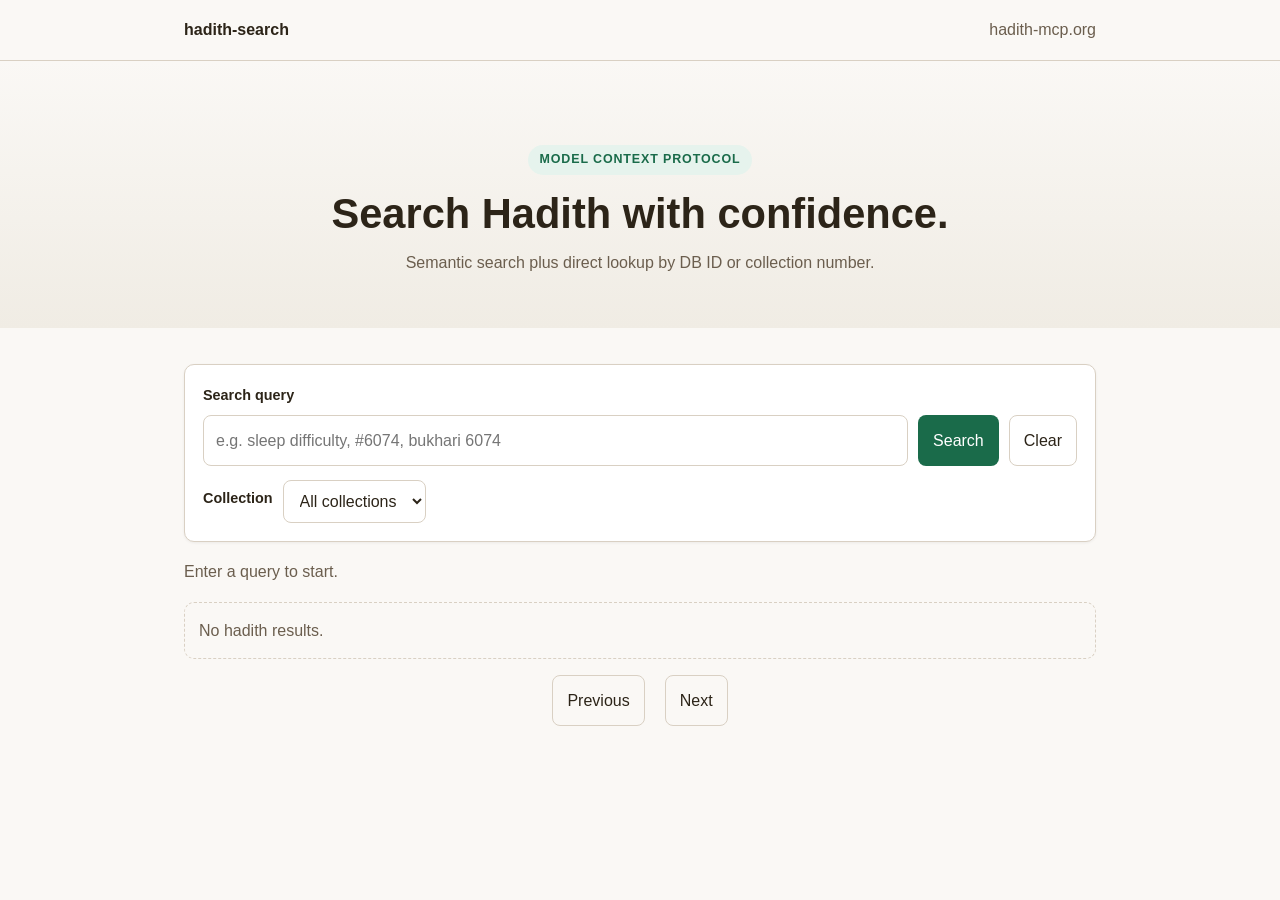
==== search/index.html @ f958f2f5 "feat(api): REST endpoints for the search frontend Expose the existing hadith store and embedding ind" ====
<!DOCTYPE html>
<html lang="en">
<head>
  <meta charset="UTF-8" />
  <meta name="viewport" content="width=device-width, initial-scale=1.0" />
  <title>Hadith Search</title>
  <meta name="description" content="Search hadith by meaning or direct IDs." />
  <link rel="icon" href="./favicon.ico" sizes="any">
  <link rel="icon" href="/logo.png" type="image/png">
  <link rel="apple-touch-icon" href="/logo.png">
  <link rel="stylesheet" href="style.css" />
</head>
<body>
  <nav class="top-nav" id="topNav">
    <div class="nav-inner">
      <a href="/" class="nav-brand">hadith-search</a>
      <a href="https://hadith-mcp.org" target="_blank" rel="noopener" class="nav-link">hadith-mcp.org</a>
    </div>
  </nav>

  <header class="hero">
    <div class="hero-inner">
      <p class="hero-badge">Model Context Protocol</p>
      <h1>Search Hadith with confidence.</h1>
      <p class="hero-sub">
        Semantic search plus direct lookup by DB ID or collection number.
      </p>
    </div>
  </header>

  <main class="section">
    <div class="container">
      <section class="search-panel">
        <label for="searchInput">Search query</label>
        <div class="search-row">
          <input id="searchInput" type="search" placeholder="e.g. sleep difficulty, #6074, bukhari 6074" />
          <button id="searchBtn" class="btn btn-primary" type="button">Search</button>
          <button id="clearBtn" class="btn btn-outline" type="button">Clear</button>
        </div>
        <div class="filters-row">
          <label for="collectionSelect">Collection</label>
          <select id="collectionSelect">
            <option value="">All collections</option>
          </select>
        </div>
      </section>

      <section class="status-row">
        <p id="statsText" class="section-desc">Enter a query to start.</p>
      </section>

      <section id="resultsList" class="result-list" aria-live="polite"></section>

      <nav id="pagination" class="pagination" hidden>
        <button id="prevPageBtn" class="btn btn-outline" type="button">Previous</button>
        <span id="pageText"></span>
        <button id="nextPageBtn" class="btn btn-outline" type="button">Next</button>
      </nav>
    </div>
  </main>

  <template id="resultTemplate">
    <article class="result-card">
      <div class="result-meta">
        <span class="chip collection"></span>
        <span class="chip number"></span>
        <span class="chip dbid"></span>
        <span class="chip provenance"></span>
      </div>
      <h3 class="result-title"></h3>
      <p class="result-excerpt"></p>
      <button class="btn btn-outline toggle-btn" type="button">Show full text</button>
      <div class="result-full" hidden></div>
      <div class="result-actions">
        <button class="btn btn-outline copy-link-btn" type="button">Copy Link</button>
        <button class="btn btn-outline copy-text-btn" type="button">Copy Text</button>
      </div>
    </article>
  </template>

  <script src="script.js"></script>
</body>
</html>
---- search/style.css ----
:root {
  --clr-bg: #faf8f5;
  --clr-bg-alt: #f0ece4;
  --clr-surface: #ffffff;
  --clr-text: #2c2418;
  --clr-text-muted: #6b5e4e;
  --clr-accent: #1a6b4a;
  --clr-accent-light: #e6f3ed;
  --clr-accent-dark: #0f4a32;
  --clr-border: #d9d0c3;
  --font-sans: "Inter", -apple-system, BlinkMacSystemFont, "Segoe UI", sans-serif;
  --max-w: 960px;
  --radius: 10px;
  --shadow-sm: 0 1px 3px rgba(0, 0, 0, 0.06);
}

* { box-sizing: border-box; }

body {
  margin: 0;
  font-family: var(--font-sans);
  color: var(--clr-text);
  background: var(--clr-bg);
  line-height: 1.7;
}

.top-nav {
  position: sticky;
  top: 0;
  z-index: 20;
  background: rgba(250, 248, 245, 0.94);
  border-bottom: 1px solid var(--clr-border);
  backdrop-filter: blur(8px);
}

.nav-inner {
  max-width: var(--max-w);
  margin: 0 auto;
  padding: 0 24px;
  height: 60px;
  display: flex;
  justify-content: space-between;
  align-items: center;
}

.nav-brand {
  color: var(--clr-text);
  text-decoration: none;
  font-weight: 700;
}

.nav-link {
  color: var(--clr-text-muted);
  text-decoration: none;
}

.hero {
  background: linear-gradient(180deg, var(--clr-bg) 0%, var(--clr-bg-alt) 100%);
  padding: 72px 24px 52px;
  text-align: center;
}

.hero-inner { max-width: 760px; margin: 0 auto; }

.hero-badge {
  display: inline-block;
  margin-bottom: 14px;
  padding: 4px 12px;
  font-size: 0.78rem;
  font-weight: 600;
  letter-spacing: 0.07em;
  text-transform: uppercase;
  color: var(--clr-accent);
  background: var(--clr-accent-light);
  border-radius: 999px;
}

.hero h1 {
  margin: 0 0 10px;
  font-size: clamp(1.9rem, 4vw, 2.6rem);
  line-height: 1.2;
}

.hero-sub {
  margin: 0 auto;
  color: var(--clr-text-muted);
  max-width: 620px;
}

.section { padding: 36px 0 64px; }

.container {
  max-width: var(--max-w);
  margin: 0 auto;
  padding: 0 24px;
}

.search-panel {
  background: var(--clr-surface);
  border: 1px solid var(--clr-border);
  border-radius: var(--radius);
  padding: 18px;
  box-shadow: var(--shadow-sm);
}

.search-panel label {
  display: block;
  margin-bottom: 8px;
  font-size: 0.9rem;
  font-weight: 600;
}

.search-row {
  display: grid;
  grid-template-columns: 1fr auto auto;
  gap: 10px;
}

input, select, button {
  font: inherit;
}

input, select {
  border: 1px solid var(--clr-border);
  border-radius: 8px;
  padding: 11px 12px;
  background: var(--clr-surface);
  color: var(--clr-text);
}

.filters-row {
  margin-top: 14px;
  display: flex;
  gap: 10px;
  align-items: center;
}

.btn {
  border-radius: 8px;
  border: 1px solid transparent;
  padding: 11px 14px;
  cursor: pointer;
}

.btn-primary {
  background: var(--clr-accent);
  color: #fff;
}

.btn-primary:hover { background: var(--clr-accent-dark); }

.btn-outline {
  background: transparent;
  border-color: var(--clr-border);
  color: var(--clr-text);
}

.btn-outline:hover { border-color: var(--clr-accent); color: var(--clr-accent); }

.status-row { margin: 16px 0; }
.section-desc { color: var(--clr-text-muted); margin: 0; }

.result-list { display: grid; gap: 14px; }

.result-card {
  background: var(--clr-surface);
  border: 1px solid var(--clr-border);
  border-radius: var(--radius);
  padding: 16px;
}

.result-meta {
  display: flex;
  flex-wrap: wrap;
  gap: 8px;
}

.chip {
  background: var(--clr-bg-alt);
  color: var(--clr-text-muted);
  border-radius: 999px;
  padding: 2px 10px;
  font-size: 0.8rem;
}

.result-title {
  margin: 10px 0 8px;
  font-size: 1.08rem;
}

.result-excerpt { margin: 0 0 10px; }

.result-full {
  border-top: 1px dashed var(--clr-border);
  margin-top: 10px;
  padding-top: 10px;
}

.arabic {
  direction: rtl;
  text-align: right;
  margin-top: 8px;
}

.result-actions {
  display: flex;
  gap: 8px;
  margin-top: 12px;
}

.pagination {
  margin-top: 16px;
  display: flex;
  align-items: center;
  justify-content: center;
  gap: 10px;
}

.empty {
  border: 1px dashed var(--clr-border);
  border-radius: var(--radius);
  padding: 14px;
  color: var(--clr-text-muted);
}

@media (max-width: 760px) {
  .search-row { grid-template-columns: 1fr; }
  .result-actions { flex-direction: column; }
}
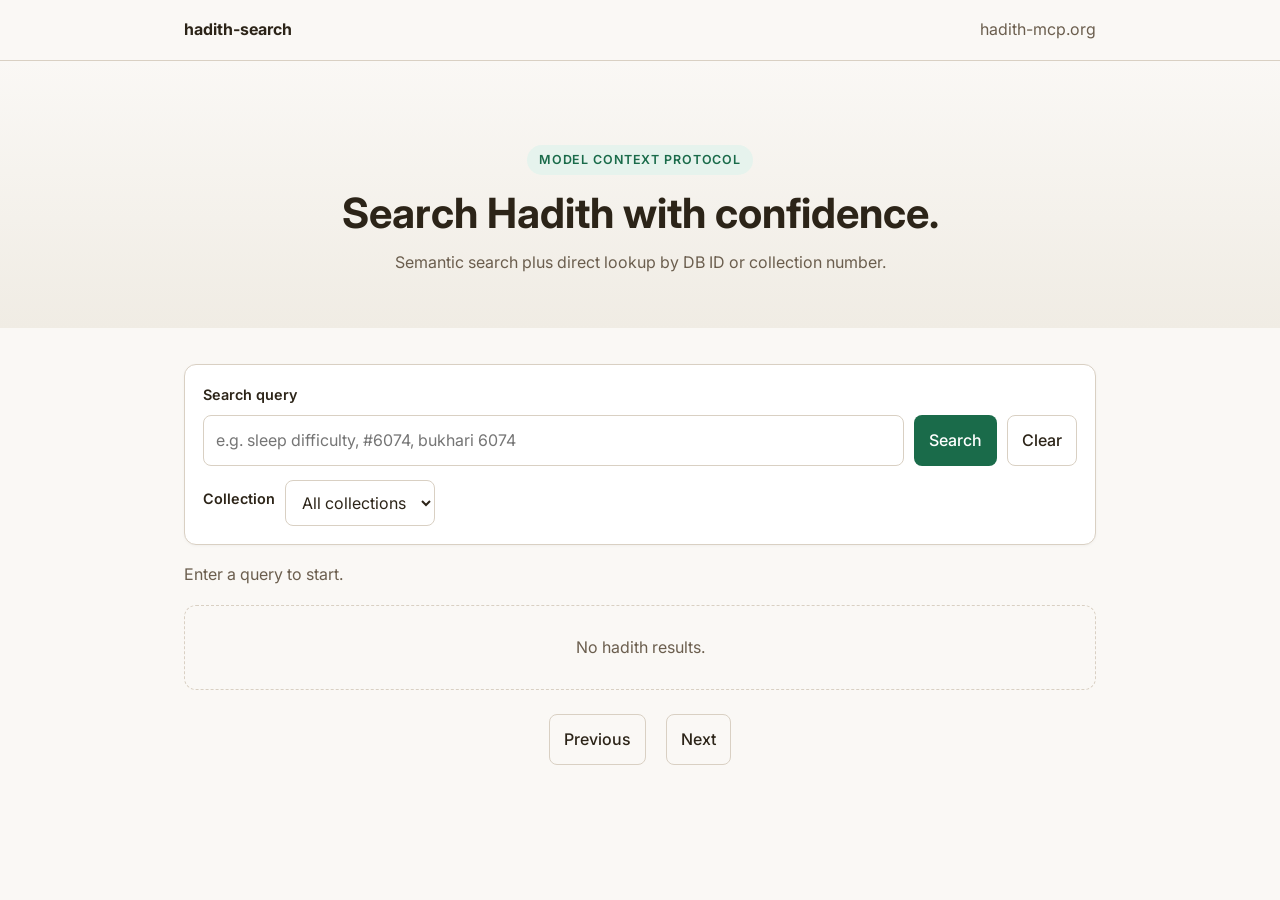
==== commit 33c57f3b: "feat(mcp): add show_hadith interactive reader app + redesign search cards Adds a new show_hadith MCP" ====
--- a/search/index.html
+++ b/search/index.html
@@ -8,6 +8,9 @@
   <link rel="icon" href="./favicon.ico" sizes="any">
   <link rel="icon" href="/logo.png" type="image/png">
   <link rel="apple-touch-icon" href="/logo.png">
+  <link rel="preconnect" href="https://fonts.googleapis.com">
+  <link rel="preconnect" href="https://fonts.gstatic.com" crossorigin>
+  <link href="https://fonts.googleapis.com/css2?family=Inter:wght@400;500;600;700&family=Amiri:ital,wght@0,400;0,700;1,400&family=Noto+Naskh+Arabic:wght@400;700&display=swap" rel="stylesheet">
   <link rel="stylesheet" href="style.css" />
 </head>
 <body>
@@ -60,25 +63,55 @@
   </main>
 
   <template id="resultTemplate">
-    <article class="result-card">
-      <div class="result-meta">
-        <span class="chip collection"></span>
-        <span class="chip number"></span>
-        <span class="chip dbid"></span>
-        <span class="chip provenance"></span>
+    <article class="result-card" tabindex="0">
+      <header class="result-head">
+        <div class="result-meta">
+          <span class="chip chip-coll"></span>
+          <span class="chip chip-num"></span>
+          <span class="chip chip-chapter" hidden></span>
+          <span class="chip chip-sim" hidden></span>
+        </div>
+        <div class="result-actions" role="group" aria-label="Hadith actions">
+          <button class="icon-btn copy-link-btn" type="button" title="Copy share link" aria-label="Copy share link">
+            <svg viewBox="0 0 24 24" width="16" height="16" fill="none" stroke="currentColor" stroke-width="2" stroke-linecap="round" stroke-linejoin="round" aria-hidden="true">
+              <path d="M10 13a5 5 0 0 0 7.07 0l3-3a5 5 0 0 0-7.07-7.07l-1.5 1.5"/>
+              <path d="M14 11a5 5 0 0 0-7.07 0l-3 3a5 5 0 0 0 7.07 7.07l1.5-1.5"/>
+            </svg>
+          </button>
+          <button class="icon-btn copy-text-btn" type="button" title="Copy hadith text" aria-label="Copy hadith text">
+            <svg viewBox="0 0 24 24" width="16" height="16" fill="none" stroke="currentColor" stroke-width="2" stroke-linecap="round" stroke-linejoin="round" aria-hidden="true">
+              <rect x="9" y="9" width="13" height="13" rx="2"/>
+              <path d="M5 15H4a2 2 0 0 1-2-2V4a2 2 0 0 1 2-2h9a2 2 0 0 1 2 2v1"/>
+            </svg>
+          </button>
+          <a class="icon-btn open-link" target="_blank" rel="noopener" title="Open in new tab" aria-label="Open in new tab">
+            <svg viewBox="0 0 24 24" width="16" height="16" fill="none" stroke="currentColor" stroke-width="2" stroke-linecap="round" stroke-linejoin="round" aria-hidden="true">
+              <path d="M18 13v6a2 2 0 0 1-2 2H5a2 2 0 0 1-2-2V8a2 2 0 0 1 2-2h6"/>
+              <polyline points="15 3 21 3 21 9"/>
+              <line x1="10" y1="14" x2="21" y2="3"/>
+            </svg>
+          </a>
+        </div>
+      </header>
+
+      <p class="result-narrator" hidden></p>
+
+      <div class="result-body">
+        <div class="english-text"></div>
+        <button class="expand-btn" type="button" hidden>Show more</button>
       </div>
-      <h3 class="result-title"></h3>
-      <p class="result-excerpt"></p>
-      <button class="btn btn-outline toggle-btn" type="button">Show full text</button>
-      <div class="result-full" hidden></div>
-      <div class="result-actions">
-        <button class="btn btn-outline copy-link-btn" type="button">Copy Link</button>
-        <button class="btn btn-outline copy-text-btn" type="button">Copy Text</button>
+
+      <div class="arabic-block" hidden>
+        <p class="arabic-text" dir="rtl" lang="ar"></p>
       </div>
+
+      <footer class="result-footer">
+        <span class="chip chip-dbid"></span>
+        <span class="chip chip-prov" hidden></span>
+      </footer>
     </article>
   </template>
 
   <script src="script.js"></script>
 </body>
 </html>
-
--- a/search/style.css
+++ b/search/style.css
@@ -2,16 +2,49 @@
   --clr-bg: #faf8f5;
   --clr-bg-alt: #f0ece4;
   --clr-surface: #ffffff;
+  --clr-surface-hover: #fbf9f4;
   --clr-text: #2c2418;
   --clr-text-muted: #6b5e4e;
+  --clr-text-faint: #9a8f7e;
   --clr-accent: #1a6b4a;
   --clr-accent-light: #e6f3ed;
   --clr-accent-dark: #0f4a32;
   --clr-border: #d9d0c3;
+  --clr-border-strong: #c2b7a5;
+  --clr-prov: #7c5a22;
+  --clr-prov-bg: #f3e8d0;
+  --clr-sim: #1d5f8a;
+  --clr-sim-bg: #e4eff7;
   --font-sans: "Inter", -apple-system, BlinkMacSystemFont, "Segoe UI", sans-serif;
+  --font-arabic: "Amiri", "Noto Naskh Arabic", "Scheherazade New", "Traditional Arabic", Georgia, serif;
   --max-w: 960px;
-  --radius: 10px;
-  --shadow-sm: 0 1px 3px rgba(0, 0, 0, 0.06);
+  --radius: 12px;
+  --radius-sm: 8px;
+  --shadow-sm: 0 1px 3px rgba(0, 0, 0, 0.04);
+  --shadow-md: 0 4px 16px rgba(44, 36, 24, 0.08);
+}
+
+@media (prefers-color-scheme: dark) {
+  :root {
+    --clr-bg: #14110d;
+    --clr-bg-alt: #1d1915;
+    --clr-surface: #1f1c17;
+    --clr-surface-hover: #262218;
+    --clr-text: #ebe4d4;
+    --clr-text-muted: #a89c87;
+    --clr-text-faint: #807362;
+    --clr-accent: #4fb68b;
+    --clr-accent-light: #14301f;
+    --clr-accent-dark: #6fd0a5;
+    --clr-border: #332d24;
+    --clr-border-strong: #4a4234;
+    --clr-prov: #e8c888;
+    --clr-prov-bg: #3a2e17;
+    --clr-sim: #85c4ef;
+    --clr-sim-bg: #173047;
+    --shadow-sm: 0 1px 3px rgba(0, 0, 0, 0.4);
+    --shadow-md: 0 6px 24px rgba(0, 0, 0, 0.5);
+  }
 }
 
 * { box-sizing: border-box; }
@@ -22,13 +55,15 @@
   color: var(--clr-text);
   background: var(--clr-bg);
   line-height: 1.7;
+  -webkit-font-smoothing: antialiased;
+  -moz-osx-font-smoothing: grayscale;
 }
 
 .top-nav {
   position: sticky;
   top: 0;
   z-index: 20;
-  background: rgba(250, 248, 245, 0.94);
+  background: color-mix(in srgb, var(--clr-bg) 94%, transparent);
   border-bottom: 1px solid var(--clr-border);
   backdrop-filter: blur(8px);
 }
@@ -122,12 +157,18 @@
 
 input, select {
   border: 1px solid var(--clr-border);
-  border-radius: 8px;
+  border-radius: var(--radius-sm);
   padding: 11px 12px;
   background: var(--clr-surface);
   color: var(--clr-text);
 }
 
+input:focus, select:focus {
+  outline: none;
+  border-color: var(--clr-accent);
+  box-shadow: 0 0 0 3px color-mix(in srgb, var(--clr-accent) 20%, transparent);
+}
+
 .filters-row {
   margin-top: 14px;
   display: flex;
@@ -136,10 +177,12 @@
 }
 
 .btn {
-  border-radius: 8px;
+  border-radius: var(--radius-sm);
   border: 1px solid transparent;
   padding: 11px 14px;
   cursor: pointer;
+  font-weight: 500;
+  transition: background 0.15s ease, border-color 0.15s ease, color 0.15s ease;
 }
 
 .btn-primary {
@@ -160,71 +203,299 @@
 .status-row { margin: 16px 0; }
 .section-desc { color: var(--clr-text-muted); margin: 0; }
 
-.result-list { display: grid; gap: 14px; }
+/* ─── Result list + card ───────────────────────────────── */
+
+.result-list { display: grid; gap: 16px; }
 
 .result-card {
+  position: relative;
   background: var(--clr-surface);
   border: 1px solid var(--clr-border);
   border-radius: var(--radius);
-  padding: 16px;
+  padding: 18px 20px;
+  box-shadow: var(--shadow-sm);
+  transition: box-shadow 0.18s ease, border-color 0.18s ease, transform 0.18s ease;
+}
+
+.result-card:hover {
+  border-color: var(--clr-border-strong);
+  box-shadow: var(--shadow-md);
+}
+
+.result-card:focus-visible {
+  outline: none;
+  border-color: var(--clr-accent);
+  box-shadow: 0 0 0 3px color-mix(in srgb, var(--clr-accent) 25%, transparent);
+}
+
+/* ─── Head: meta strip + icon actions ─────────────────── */
+
+.result-head {
+  display: flex;
+  align-items: flex-start;
+  justify-content: space-between;
+  gap: 12px;
+  margin-bottom: 10px;
 }
 
 .result-meta {
   display: flex;
   flex-wrap: wrap;
-  gap: 8px;
+  align-items: center;
+  gap: 6px;
+  flex: 1;
+  min-width: 0;
 }
 
 .chip {
+  display: inline-flex;
+  align-items: center;
+  gap: 4px;
   background: var(--clr-bg-alt);
   color: var(--clr-text-muted);
   border-radius: 999px;
-  padding: 2px 10px;
-  font-size: 0.8rem;
-}
-
-.result-title {
-  margin: 10px 0 8px;
-  font-size: 1.08rem;
-}
-
-.result-excerpt { margin: 0 0 10px; }
-
-.result-full {
-  border-top: 1px dashed var(--clr-border);
-  margin-top: 10px;
-  padding-top: 10px;
-}
-
-.arabic {
+  padding: 3px 10px;
+  font-size: 0.78rem;
+  font-weight: 500;
+  line-height: 1.4;
+  white-space: nowrap;
+}
+
+.chip-coll {
+  background: var(--clr-accent-light);
+  color: var(--clr-accent);
+  font-weight: 600;
+}
+
+.chip-num {
+  background: transparent;
+  color: var(--clr-text);
+  padding-left: 4px;
+  padding-right: 4px;
+  font-weight: 600;
+}
+
+.chip-chapter {
+  background: transparent;
+  color: var(--clr-text-faint);
+  font-style: italic;
+  font-weight: 400;
+  max-width: 280px;
+  overflow: hidden;
+  text-overflow: ellipsis;
+}
+
+.chip-chapter::before {
+  content: "·";
+  margin-right: 6px;
+  color: var(--clr-text-faint);
+  font-style: normal;
+}
+
+.chip-sim {
+  background: var(--clr-sim-bg);
+  color: var(--clr-sim);
+  font-variant-numeric: tabular-nums;
+  font-weight: 600;
+  margin-left: auto;
+}
+
+.chip-dbid {
+  background: var(--clr-bg-alt);
+  color: var(--clr-text-faint);
+  font-variant-numeric: tabular-nums;
+  font-size: 0.72rem;
+}
+
+.chip-prov {
+  background: var(--clr-prov-bg);
+  color: var(--clr-prov);
+  font-weight: 500;
+  text-transform: lowercase;
+}
+
+.result-actions {
+  display: flex;
+  gap: 2px;
+  flex-shrink: 0;
+}
+
+.icon-btn {
+  display: inline-flex;
+  align-items: center;
+  justify-content: center;
+  width: 32px;
+  height: 32px;
+  border: none;
+  border-radius: var(--radius-sm);
+  background: transparent;
+  color: var(--clr-text-muted);
+  cursor: pointer;
+  transition: background 0.15s ease, color 0.15s ease;
+  text-decoration: none;
+}
+
+.icon-btn:hover {
+  background: var(--clr-bg-alt);
+  color: var(--clr-accent);
+}
+
+.icon-btn:focus-visible {
+  outline: none;
+  background: var(--clr-bg-alt);
+  color: var(--clr-accent);
+  box-shadow: 0 0 0 2px color-mix(in srgb, var(--clr-accent) 35%, transparent);
+}
+
+.icon-btn.is-copied {
+  color: var(--clr-accent);
+  background: var(--clr-accent-light);
+}
+
+/* ─── Narrator line ───────────────────────────────────── */
+
+.result-narrator {
+  margin: 0 0 8px;
+  color: var(--clr-accent);
+  font-style: italic;
+  font-size: 0.92rem;
+  font-weight: 500;
+}
+
+/* ─── English body (smart clamp) ──────────────────────── */
+
+.result-body {
+  position: relative;
+  margin: 0;
+}
+
+.english-text {
+  color: var(--clr-text);
+  font-size: 1rem;
+  line-height: 1.7;
+  white-space: pre-wrap;
+  word-wrap: break-word;
+}
+
+.english-text.is-clamped {
+  display: -webkit-box;
+  -webkit-line-clamp: 8;
+  -webkit-box-orient: vertical;
+  overflow: hidden;
+  mask-image: linear-gradient(180deg, #000 70%, transparent);
+  -webkit-mask-image: linear-gradient(180deg, #000 70%, transparent);
+}
+
+.expand-btn {
+  display: inline-block;
+  margin-top: 8px;
+  padding: 4px 0;
+  border: none;
+  background: transparent;
+  color: var(--clr-accent);
+  font-weight: 600;
+  font-size: 0.88rem;
+  cursor: pointer;
+}
+
+.expand-btn:hover { color: var(--clr-accent-dark); }
+
+/* ─── Arabic block ────────────────────────────────────── */
+
+.arabic-block {
+  margin-top: 16px;
+  padding: 14px 16px;
+  background: var(--clr-bg-alt);
+  border-radius: var(--radius-sm);
+  border-right: 3px solid var(--clr-accent);
+}
+
+.arabic-text {
+  margin: 0;
+  font-family: var(--font-arabic);
+  font-size: 1.4rem;
+  line-height: 2;
+  text-align: right;
   direction: rtl;
-  text-align: right;
-  margin-top: 8px;
-}
-
-.result-actions {
-  display: flex;
-  gap: 8px;
-  margin-top: 12px;
-}
+  color: var(--clr-text);
+  letter-spacing: 0.005em;
+}
+
+/* ─── Footer ──────────────────────────────────────────── */
+
+.result-footer {
+  margin-top: 14px;
+  padding-top: 12px;
+  border-top: 1px solid var(--clr-border);
+  display: flex;
+  flex-wrap: wrap;
+  align-items: center;
+  gap: 6px;
+}
+
+/* ─── Single-result detail mode ───────────────────────── */
+
+.result-card.is-detail {
+  padding: 24px 28px;
+}
+
+.result-card.is-detail .english-text {
+  font-size: 1.05rem;
+}
+
+.result-card.is-detail .arabic-text {
+  font-size: 1.55rem;
+}
+
+/* ─── Pagination + empty ──────────────────────────────── */
 
 .pagination {
-  margin-top: 16px;
+  margin-top: 24px;
   display: flex;
   align-items: center;
   justify-content: center;
   gap: 10px;
+  color: var(--clr-text-muted);
 }
 
 .empty {
   border: 1px dashed var(--clr-border);
   border-radius: var(--radius);
-  padding: 14px;
+  padding: 28px 18px;
   color: var(--clr-text-muted);
+  text-align: center;
+}
+
+/* ─── Toast ───────────────────────────────────────────── */
+
+.toast {
+  position: fixed;
+  bottom: 24px;
+  left: 50%;
+  transform: translateX(-50%) translateY(10px);
+  background: var(--clr-text);
+  color: var(--clr-bg);
+  padding: 10px 18px;
+  border-radius: 999px;
+  font-size: 0.88rem;
+  font-weight: 500;
+  box-shadow: var(--shadow-md);
+  opacity: 0;
+  pointer-events: none;
+  transition: opacity 0.2s ease, transform 0.2s ease;
+  z-index: 100;
+}
+
+.toast.is-visible {
+  opacity: 1;
+  transform: translateX(-50%) translateY(0);
 }
 
 @media (max-width: 760px) {
   .search-row { grid-template-columns: 1fr; }
-  .result-actions { flex-direction: column; }
-}
-
+  .result-card { padding: 16px; }
+  .result-head { flex-direction: column; gap: 8px; }
+  .result-actions { align-self: flex-end; }
+  .arabic-text { font-size: 1.25rem; line-height: 1.9; }
+  .chip-chapter { max-width: 180px; }
+}
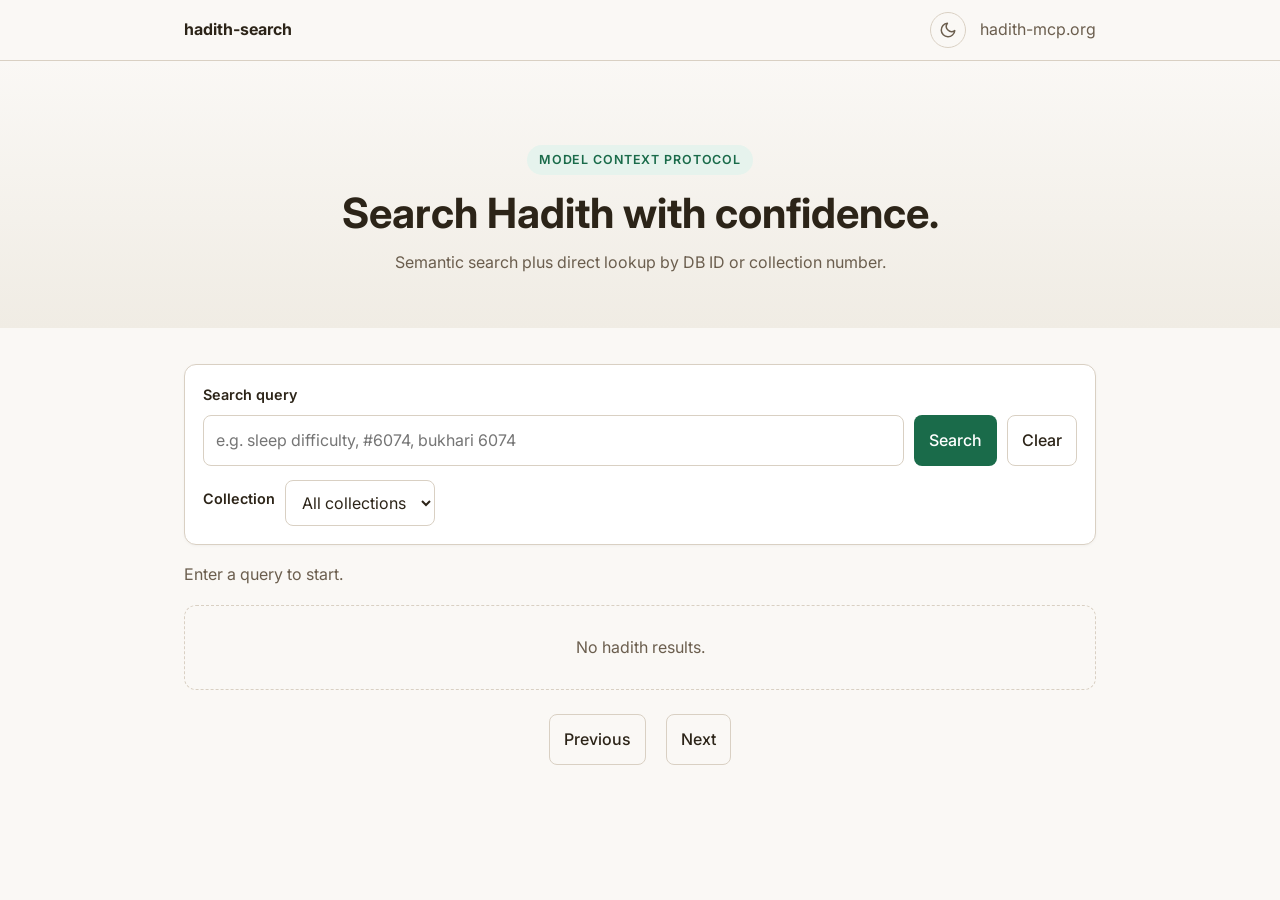
==== commit c1ac06db: "fix(search+app): iframe-based show_hadith, theme toggle, card polish Rewrites the show_hadith MCP ap" ====
--- a/search/index.html
+++ b/search/index.html
@@ -17,7 +17,24 @@
   <nav class="top-nav" id="topNav">
     <div class="nav-inner">
       <a href="/" class="nav-brand">hadith-search</a>
-      <a href="https://hadith-mcp.org" target="_blank" rel="noopener" class="nav-link">hadith-mcp.org</a>
+      <div class="nav-actions">
+        <button
+          id="themeToggle"
+          class="theme-toggle"
+          type="button"
+          aria-label="Toggle color theme"
+          title="Toggle color theme"
+        >
+          <svg class="icon-sun" viewBox="0 0 24 24" width="18" height="18" fill="none" stroke="currentColor" stroke-width="2" stroke-linecap="round" stroke-linejoin="round" aria-hidden="true">
+            <circle cx="12" cy="12" r="4"/>
+            <path d="M12 2v2M12 20v2M4.93 4.93l1.41 1.41M17.66 17.66l1.41 1.41M2 12h2M20 12h2M4.93 19.07l1.41-1.41M17.66 6.34l1.41-1.41"/>
+          </svg>
+          <svg class="icon-moon" viewBox="0 0 24 24" width="18" height="18" fill="none" stroke="currentColor" stroke-width="2" stroke-linecap="round" stroke-linejoin="round" aria-hidden="true">
+            <path d="M21 12.79A9 9 0 1 1 11.21 3 7 7 0 0 0 21 12.79z"/>
+          </svg>
+        </button>
+        <a href="https://hadith-mcp.org" target="_blank" rel="noopener" class="nav-link">hadith-mcp.org</a>
+      </div>
     </div>
   </nav>
 
@@ -69,6 +86,8 @@
           <span class="chip chip-coll"></span>
           <span class="chip chip-num"></span>
           <span class="chip chip-chapter" hidden></span>
+          <span class="chip chip-dbid" hidden></span>
+          <span class="chip chip-prov" hidden></span>
           <span class="chip chip-sim" hidden></span>
         </div>
         <div class="result-actions" role="group" aria-label="Hadith actions">
@@ -104,11 +123,6 @@
       <div class="arabic-block" hidden>
         <p class="arabic-text" dir="rtl" lang="ar"></p>
       </div>
-
-      <footer class="result-footer">
-        <span class="chip chip-dbid"></span>
-        <span class="chip chip-prov" hidden></span>
-      </footer>
     </article>
   </template>
 
--- a/search/style.css
+++ b/search/style.css
@@ -24,27 +24,49 @@
   --shadow-md: 0 4px 16px rgba(44, 36, 24, 0.08);
 }
 
+/* Dark palette shared between @media (auto) and [data-theme="dark"] (manual). */
 @media (prefers-color-scheme: dark) {
-  :root {
+  :root:not([data-theme="light"]) {
     --clr-bg: #14110d;
-    --clr-bg-alt: #1d1915;
+    --clr-bg-alt: #241f17;
     --clr-surface: #1f1c17;
-    --clr-surface-hover: #262218;
-    --clr-text: #ebe4d4;
-    --clr-text-muted: #a89c87;
-    --clr-text-faint: #807362;
-    --clr-accent: #4fb68b;
-    --clr-accent-light: #14301f;
-    --clr-accent-dark: #6fd0a5;
-    --clr-border: #332d24;
-    --clr-border-strong: #4a4234;
-    --clr-prov: #e8c888;
+    --clr-surface-hover: #2a2519;
+    --clr-text: #f2ecdb;
+    --clr-text-muted: #c7b99f;
+    --clr-text-faint: #8c7f6a;
+    --clr-accent: #5fc89a;
+    --clr-accent-light: #1a3a27;
+    --clr-accent-dark: #82e0b6;
+    --clr-border: #3a3228;
+    --clr-border-strong: #554a3a;
+    --clr-prov: #f0d294;
     --clr-prov-bg: #3a2e17;
-    --clr-sim: #85c4ef;
-    --clr-sim-bg: #173047;
+    --clr-sim: #9bd2fa;
+    --clr-sim-bg: #1c3a55;
     --shadow-sm: 0 1px 3px rgba(0, 0, 0, 0.4);
     --shadow-md: 0 6px 24px rgba(0, 0, 0, 0.5);
   }
+}
+
+:root[data-theme="dark"] {
+  --clr-bg: #14110d;
+  --clr-bg-alt: #241f17;
+  --clr-surface: #1f1c17;
+  --clr-surface-hover: #2a2519;
+  --clr-text: #f2ecdb;
+  --clr-text-muted: #c7b99f;
+  --clr-text-faint: #8c7f6a;
+  --clr-accent: #5fc89a;
+  --clr-accent-light: #1a3a27;
+  --clr-accent-dark: #82e0b6;
+  --clr-border: #3a3228;
+  --clr-border-strong: #554a3a;
+  --clr-prov: #f0d294;
+  --clr-prov-bg: #3a2e17;
+  --clr-sim: #9bd2fa;
+  --clr-sim-bg: #1c3a55;
+  --shadow-sm: 0 1px 3px rgba(0, 0, 0, 0.4);
+  --shadow-md: 0 6px 24px rgba(0, 0, 0, 0.5);
 }
 
 * { box-sizing: border-box; }
@@ -78,6 +100,12 @@
   align-items: center;
 }
 
+.nav-actions {
+  display: flex;
+  align-items: center;
+  gap: 14px;
+}
+
 .nav-brand {
   color: var(--clr-text);
   text-decoration: none;
@@ -88,6 +116,54 @@
   color: var(--clr-text-muted);
   text-decoration: none;
 }
+
+.nav-link:hover {
+  color: var(--clr-accent);
+}
+
+/* ─── Theme toggle (sun/moon) ─────────────────────────── */
+
+.theme-toggle {
+  width: 36px;
+  height: 36px;
+  padding: 0;
+  display: inline-flex;
+  align-items: center;
+  justify-content: center;
+  background: transparent;
+  border: 1px solid var(--clr-border);
+  border-radius: 999px;
+  color: var(--clr-text-muted);
+  cursor: pointer;
+  transition: background 0.15s ease, border-color 0.15s ease, color 0.15s ease;
+}
+
+.theme-toggle:hover {
+  background: var(--clr-bg-alt);
+  border-color: var(--clr-border-strong);
+  color: var(--clr-accent);
+}
+
+.theme-toggle:focus-visible {
+  outline: none;
+  border-color: var(--clr-accent);
+  box-shadow: 0 0 0 3px color-mix(in srgb, var(--clr-accent) 25%, transparent);
+}
+
+/* Show sun in dark mode (so clicking brings light), moon in light mode. */
+.theme-toggle .icon-sun { display: none; }
+.theme-toggle .icon-moon { display: block; }
+
+@media (prefers-color-scheme: dark) {
+  :root:not([data-theme="light"]) .theme-toggle .icon-sun { display: block; }
+  :root:not([data-theme="light"]) .theme-toggle .icon-moon { display: none; }
+}
+
+:root[data-theme="dark"] .theme-toggle .icon-sun { display: block; }
+:root[data-theme="dark"] .theme-toggle .icon-moon { display: none; }
+
+:root[data-theme="light"] .theme-toggle .icon-sun { display: none; }
+:root[data-theme="light"] .theme-toggle .icon-moon { display: block; }
 
 .hero {
   background: linear-gradient(180deg, var(--clr-bg) 0%, var(--clr-bg-alt) 100%);
@@ -419,18 +495,6 @@
   direction: rtl;
   color: var(--clr-text);
   letter-spacing: 0.005em;
-}
-
-/* ─── Footer ──────────────────────────────────────────── */
-
-.result-footer {
-  margin-top: 14px;
-  padding-top: 12px;
-  border-top: 1px solid var(--clr-border);
-  display: flex;
-  flex-wrap: wrap;
-  align-items: center;
-  gap: 6px;
 }
 
 /* ─── Single-result detail mode ───────────────────────── */
@@ -499,3 +563,10 @@
   .arabic-text { font-size: 1.25rem; line-height: 1.9; }
   .chip-chapter { max-width: 180px; }
 }
+
+/* ─── Embedded mode (?app=1) — trims chrome for iframe ───
+   Used by the MCP show_hadith app wrapper. */
+body.is-embedded .top-nav,
+body.is-embedded .hero { display: none; }
+body.is-embedded .section { padding: 16px 0 32px; }
+body.is-embedded { background: var(--clr-bg); }
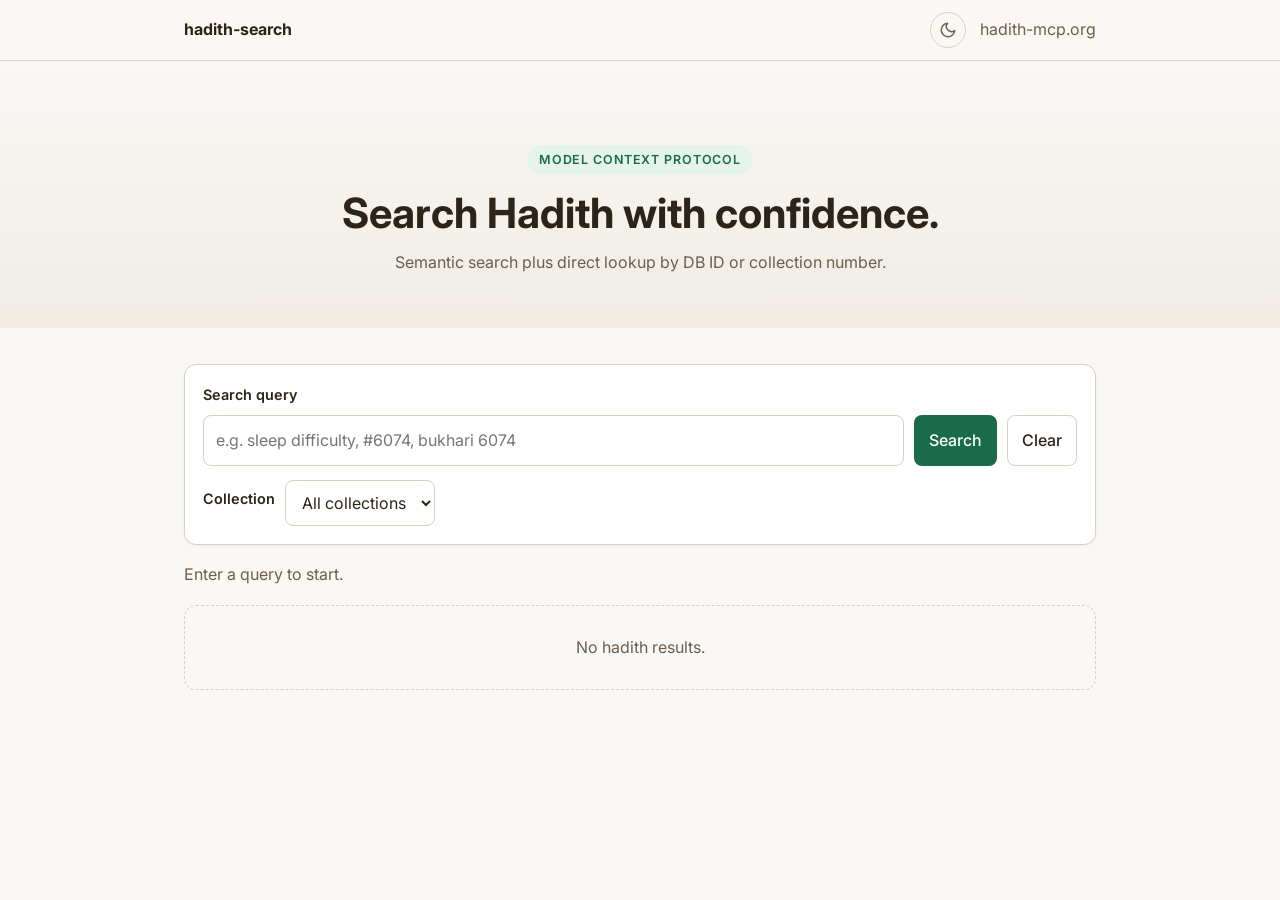
==== commit 89037be1: "fix(ui): show_hadith autosize + detail-only chrome, search spinner Drop height: 100% from the app's " ====
--- a/search/index.html
+++ b/search/index.html
@@ -69,6 +69,11 @@
         <p id="statsText" class="section-desc">Enter a query to start.</p>
       </section>
 
+      <div id="loadingIndicator" class="loading-indicator" hidden aria-live="polite">
+        <span class="spinner" aria-hidden="true"></span>
+        <span class="loading-text">Searching…</span>
+      </div>
+
       <section id="resultsList" class="result-list" aria-live="polite"></section>
 
       <nav id="pagination" class="pagination" hidden>
--- a/search/style.css
+++ b/search/style.css
@@ -71,6 +71,11 @@
 
 * { box-sizing: border-box; }
 
+/* Ensure the HTML `hidden` attribute always wins — our own .chip / .result-*
+   rules set `display: inline-flex` / `flex`, which otherwise override the
+   UA `[hidden] { display: none }` default and leave empty chips visible. */
+[hidden] { display: none !important; }
+
 body {
   margin: 0;
   font-family: var(--font-sans);
@@ -278,6 +283,38 @@
 
 .status-row { margin: 16px 0; }
 .section-desc { color: var(--clr-text-muted); margin: 0; }
+
+/* ─── Loading indicator (search in-flight) ─────────────── */
+.loading-indicator {
+  display: flex;
+  align-items: center;
+  justify-content: center;
+  gap: 10px;
+  padding: 22px 18px;
+  margin: 12px 0;
+  border: 1px dashed var(--clr-border);
+  border-radius: var(--radius);
+  color: var(--clr-text-muted);
+  background: color-mix(in srgb, var(--clr-surface) 60%, transparent);
+}
+.loading-indicator .spinner {
+  width: 18px;
+  height: 18px;
+  border-radius: 50%;
+  border: 2px solid var(--clr-border-strong);
+  border-top-color: var(--clr-accent);
+  animation: hadith-spin 0.8s linear infinite;
+}
+.loading-indicator .loading-text {
+  font-size: 0.92rem;
+  font-weight: 500;
+}
+@keyframes hadith-spin {
+  to { transform: rotate(360deg); }
+}
+@media (prefers-reduced-motion: reduce) {
+  .loading-indicator .spinner { animation-duration: 2.5s; }
+}
 
 /* ─── Result list + card ───────────────────────────────── */
 
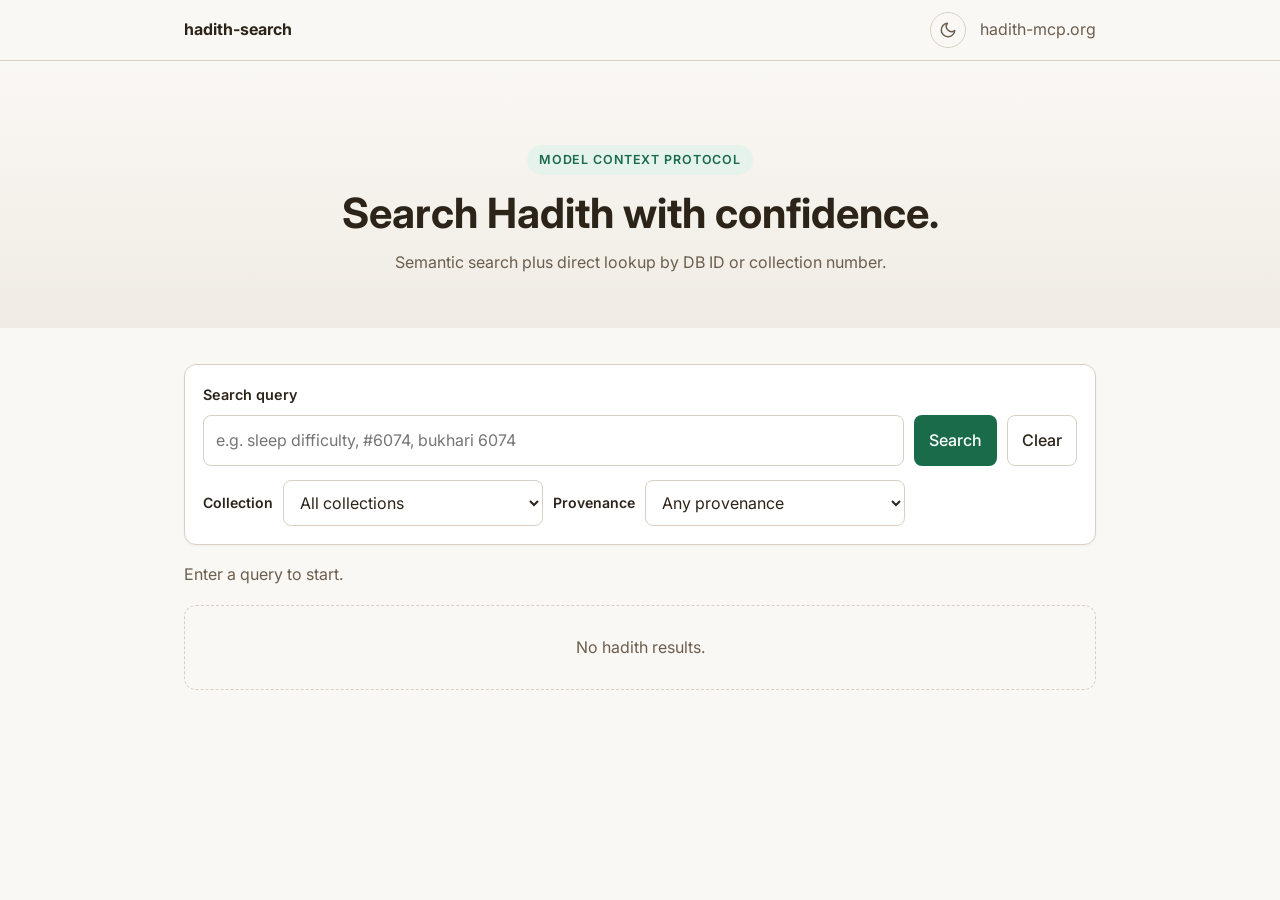
==== commit 0c0b36f3: "feat(ui): dark mode toggle, detail view with cross-refs, provenance filter, sandbox clipboard fix - " ====
--- a/search/index.html
+++ b/search/index.html
@@ -62,6 +62,15 @@
           <select id="collectionSelect">
             <option value="">All collections</option>
           </select>
+          <label for="provenanceSelect">Provenance</label>
+          <select id="provenanceSelect">
+            <option value="">Any provenance</option>
+            <option value="muttafaq_alayh">Muttafaq Alayh</option>
+            <option value="bukhari">Bukhari only</option>
+            <option value="muslim">Muslim only</option>
+            <option value="corroborated">Corroborated</option>
+            <option value="cross_referenced">Cross-referenced</option>
+          </select>
         </div>
       </section>
 
@@ -75,6 +84,19 @@
       </div>
 
       <section id="resultsList" class="result-list" aria-live="polite"></section>
+
+      <!-- Detail view (direct lookup by ?id=N) -->
+      <section id="detailView" class="detail-view" hidden>
+        <button id="backToSearch" class="btn btn-outline back-btn" type="button">
+          <svg viewBox="0 0 24 24" width="16" height="16" fill="none" stroke="currentColor" stroke-width="2" stroke-linecap="round" stroke-linejoin="round" aria-hidden="true"><path d="M19 12H5"/><polyline points="12 19 5 12 12 5"/></svg>
+          Back to search
+        </button>
+        <div id="detailCard"></div>
+        <div id="crossRefsSection" hidden>
+          <h3 class="section-heading" id="crossRefsHeading"></h3>
+          <div id="crossRefsList" class="result-list"></div>
+        </div>
+      </section>
 
       <nav id="pagination" class="pagination" hidden>
         <button id="prevPageBtn" class="btn btn-outline" type="button">Previous</button>
--- a/search/style.css
+++ b/search/style.css
@@ -255,6 +255,22 @@
   display: flex;
   gap: 10px;
   align-items: center;
+  flex-wrap: wrap;
+}
+
+.filters-row label {
+  display: inline;
+  margin-bottom: 0;
+  font-size: 0.88rem;
+  font-weight: 600;
+  white-space: nowrap;
+  flex-shrink: 0;
+}
+
+.filters-row select {
+  min-width: 0;
+  flex: 1 1 140px;
+  max-width: 260px;
 }
 
 .btn {
@@ -593,12 +609,59 @@
 }
 
 @media (max-width: 760px) {
+  .hero { padding: 36px 18px 24px; }
+  .hero-badge { margin-bottom: 10px; font-size: 0.72rem; padding: 3px 10px; }
+  .hero h1 { font-size: 1.5rem; margin-bottom: 6px; }
+  .hero-sub { font-size: 0.88rem; }
+  .section { padding: 24px 0 48px; }
+  .search-panel { padding: 14px; }
+  .search-panel > label { font-size: 0.84rem; margin-bottom: 6px; }
   .search-row { grid-template-columns: 1fr; }
+  .filters-row { gap: 6px 10px; }
+  .filters-row select { max-width: none; flex: 1 1 100%; }
+  .filters-row label { flex-basis: auto; }
   .result-card { padding: 16px; }
   .result-head { flex-direction: column; gap: 8px; }
   .result-actions { align-self: flex-end; }
   .arabic-text { font-size: 1.25rem; line-height: 1.9; }
   .chip-chapter { max-width: 180px; }
+}
+
+/* ─── Detail view (direct lookup by ?id=N) ────────────── */
+
+body.is-detail-mode .search-panel,
+body.is-detail-mode .status-row,
+body.is-detail-mode .hero { display: none; }
+
+.detail-view {
+  margin-top: 8px;
+}
+
+.back-btn {
+  display: inline-flex;
+  align-items: center;
+  gap: 6px;
+  margin-bottom: 20px;
+  font-size: 0.9rem;
+}
+
+.section-heading {
+  margin: 28px 0 14px;
+  font-size: 0.92rem;
+  font-weight: 600;
+  color: var(--clr-text-muted);
+  letter-spacing: 0.03em;
+  text-transform: uppercase;
+}
+
+/* Cross-ref cards are compact — smaller text, tighter padding */
+.xref-card .english-text {
+  font-size: 0.92rem;
+}
+.xref-card .chip { font-size: 0.74rem; }
+.xref-card { cursor: pointer; }
+.xref-card:hover {
+  border-color: var(--clr-accent);
 }
 
 /* ─── Embedded mode (?app=1) — trims chrome for iframe ───
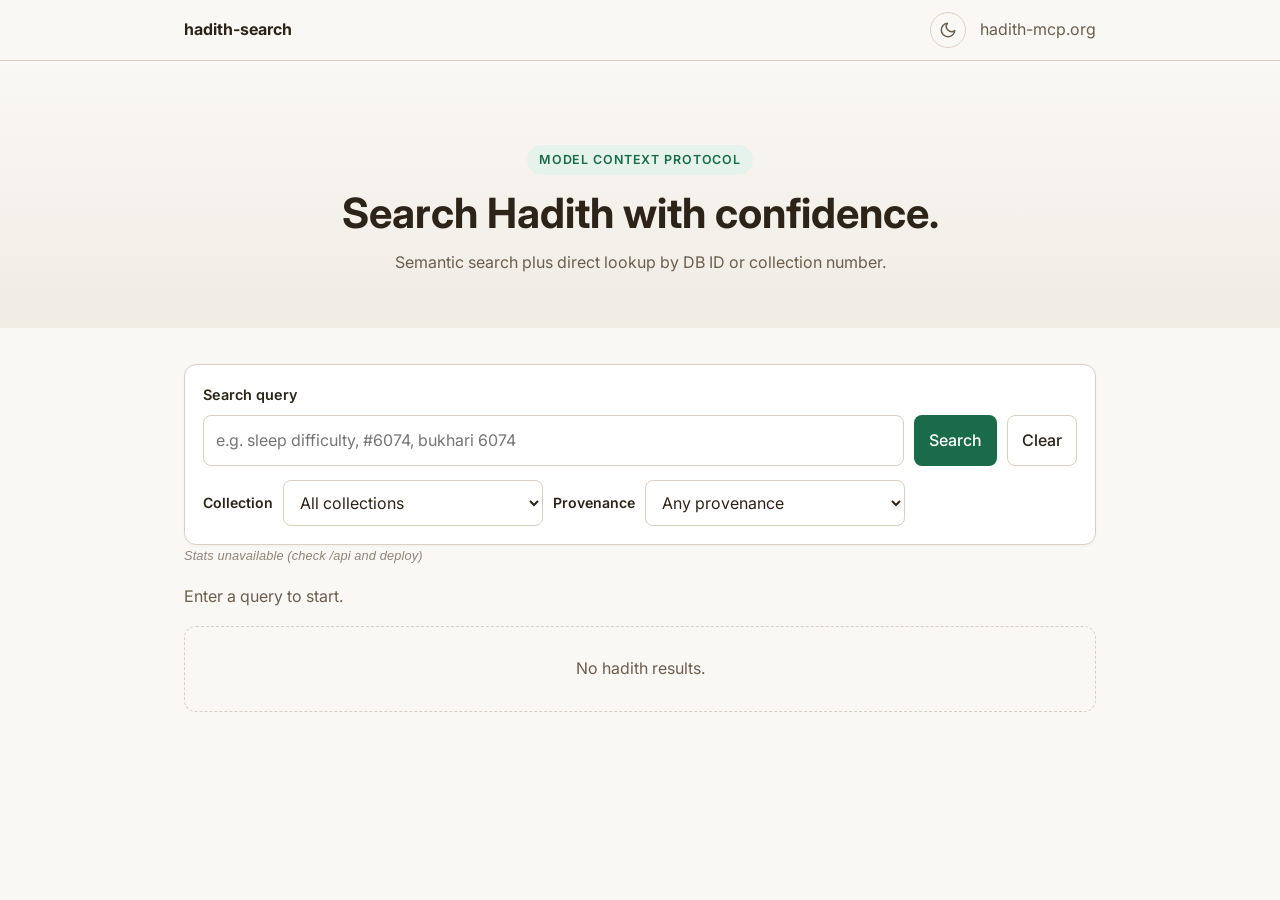
==== commit ab8b6c2f: "Make usage stats visible; try same-origin /api/stats then API host Show ·… or an error line so stati" ====
--- a/search/index.html
+++ b/search/index.html
@@ -1,10 +1,50 @@
 <!DOCTYPE html>
-<html lang="en">
+<html lang="en" dir="ltr">
 <head>
   <meta charset="UTF-8" />
   <meta name="viewport" content="width=device-width, initial-scale=1.0" />
-  <title>Hadith Search</title>
-  <meta name="description" content="Search hadith by meaning or direct IDs." />
+  <title>Hadith Search — Search 50,000+ Hadith by Meaning or Reference</title>
+  <meta name="description" content="Search over 50,000 hadith from Sahih al-Bukhari, Sahih Muslim, and 15 more collections. Semantic search by meaning, direct lookup by ID or collection number, with Arabic text, cross-references, and shareable links." />
+  <link rel="canonical" href="https://search.hadith-mcp.org/" />
+
+  <meta property="og:type" content="website" />
+  <meta property="og:url" content="https://search.hadith-mcp.org/" />
+  <meta property="og:title" content="Hadith Search — Search 50,000+ Hadith by Meaning or Reference" />
+  <meta property="og:description" content="Semantic search over 50,000+ hadith from 17 collections. Lookup by ID, collection number, or free-text query. Arabic text, cross-references, provenance tags, and shareable proof links." />
+  <meta property="og:image" content="https://search.hadith-mcp.org/logo.png" />
+  <meta property="og:locale" content="en_US" />
+  <meta property="og:site_name" content="hadith-mcp" />
+
+  <meta name="twitter:card" content="summary_large_image" />
+  <meta name="twitter:title" content="Hadith Search — Search 50,000+ Hadith by Meaning or Reference" />
+  <meta name="twitter:description" content="Semantic search over 50,000+ hadith from 17 collections. Lookup by ID, collection number, or free-text query. Arabic text, cross-references, provenance tags, and shareable proof links." />
+  <meta name="twitter:image" content="https://search.hadith-mcp.org/logo.png" />
+
+  <script type="application/ld+json">
+  {
+    "@context": "https://schema.org",
+    "@type": "WebApplication",
+    "name": "Hadith Search",
+    "description": "Search over 50,000 hadith from Sahih al-Bukhari, Sahih Muslim, and 15 more collections by meaning or direct reference. Part of the hadith-mcp project.",
+    "url": "https://search.hadith-mcp.org/",
+    "applicationCategory": "ReferenceApplication",
+    "operatingSystem": "Any",
+    "isAccessibleForFree": true,
+    "inLanguage": ["en", "ar"],
+    "offers": {
+      "@type": "Offer",
+      "price": "0",
+      "priceCurrency": "USD"
+    },
+    "author": {
+      "@type": "Organization",
+      "name": "hadith-mcp",
+      "url": "https://hadith-mcp.org/"
+    }
+  }
+  </script>
+
+  <link rel="sitemap" type="application/xml" href="/sitemap.xml">
   <link rel="icon" href="./favicon.ico" sizes="any">
   <link rel="icon" href="/logo.png" type="image/png">
   <link rel="apple-touch-icon" href="/logo.png">
@@ -74,6 +114,8 @@
         </div>
       </section>
 
+      <p id="globalUsageStats" class="global-usage-stats global-usage-pending" aria-live="polite" title="Loading usage counters">…</p>
+
       <section class="status-row">
         <p id="statsText" class="section-desc">Enter a query to start.</p>
       </section>
--- a/search/style.css
+++ b/search/style.css
@@ -300,6 +300,20 @@
 .status-row { margin: 16px 0; }
 .section-desc { color: var(--clr-text-muted); margin: 0; }
 
+.global-usage-stats {
+  margin: 0 0 10px;
+  font-size: 0.8rem;
+  color: var(--clr-text-muted);
+  opacity: 0.88;
+  letter-spacing: 0.01em;
+}
+
+.global-usage-stats.global-usage-missing,
+.global-usage-pending {
+  font-style: italic;
+  opacity: 0.75;
+}
+
 /* ─── Loading indicator (search in-flight) ─────────────── */
 .loading-indicator {
   display: flex;
@@ -631,6 +645,7 @@
 
 body.is-detail-mode .search-panel,
 body.is-detail-mode .status-row,
+body.is-detail-mode .global-usage-stats,
 body.is-detail-mode .hero { display: none; }
 
 .detail-view {
